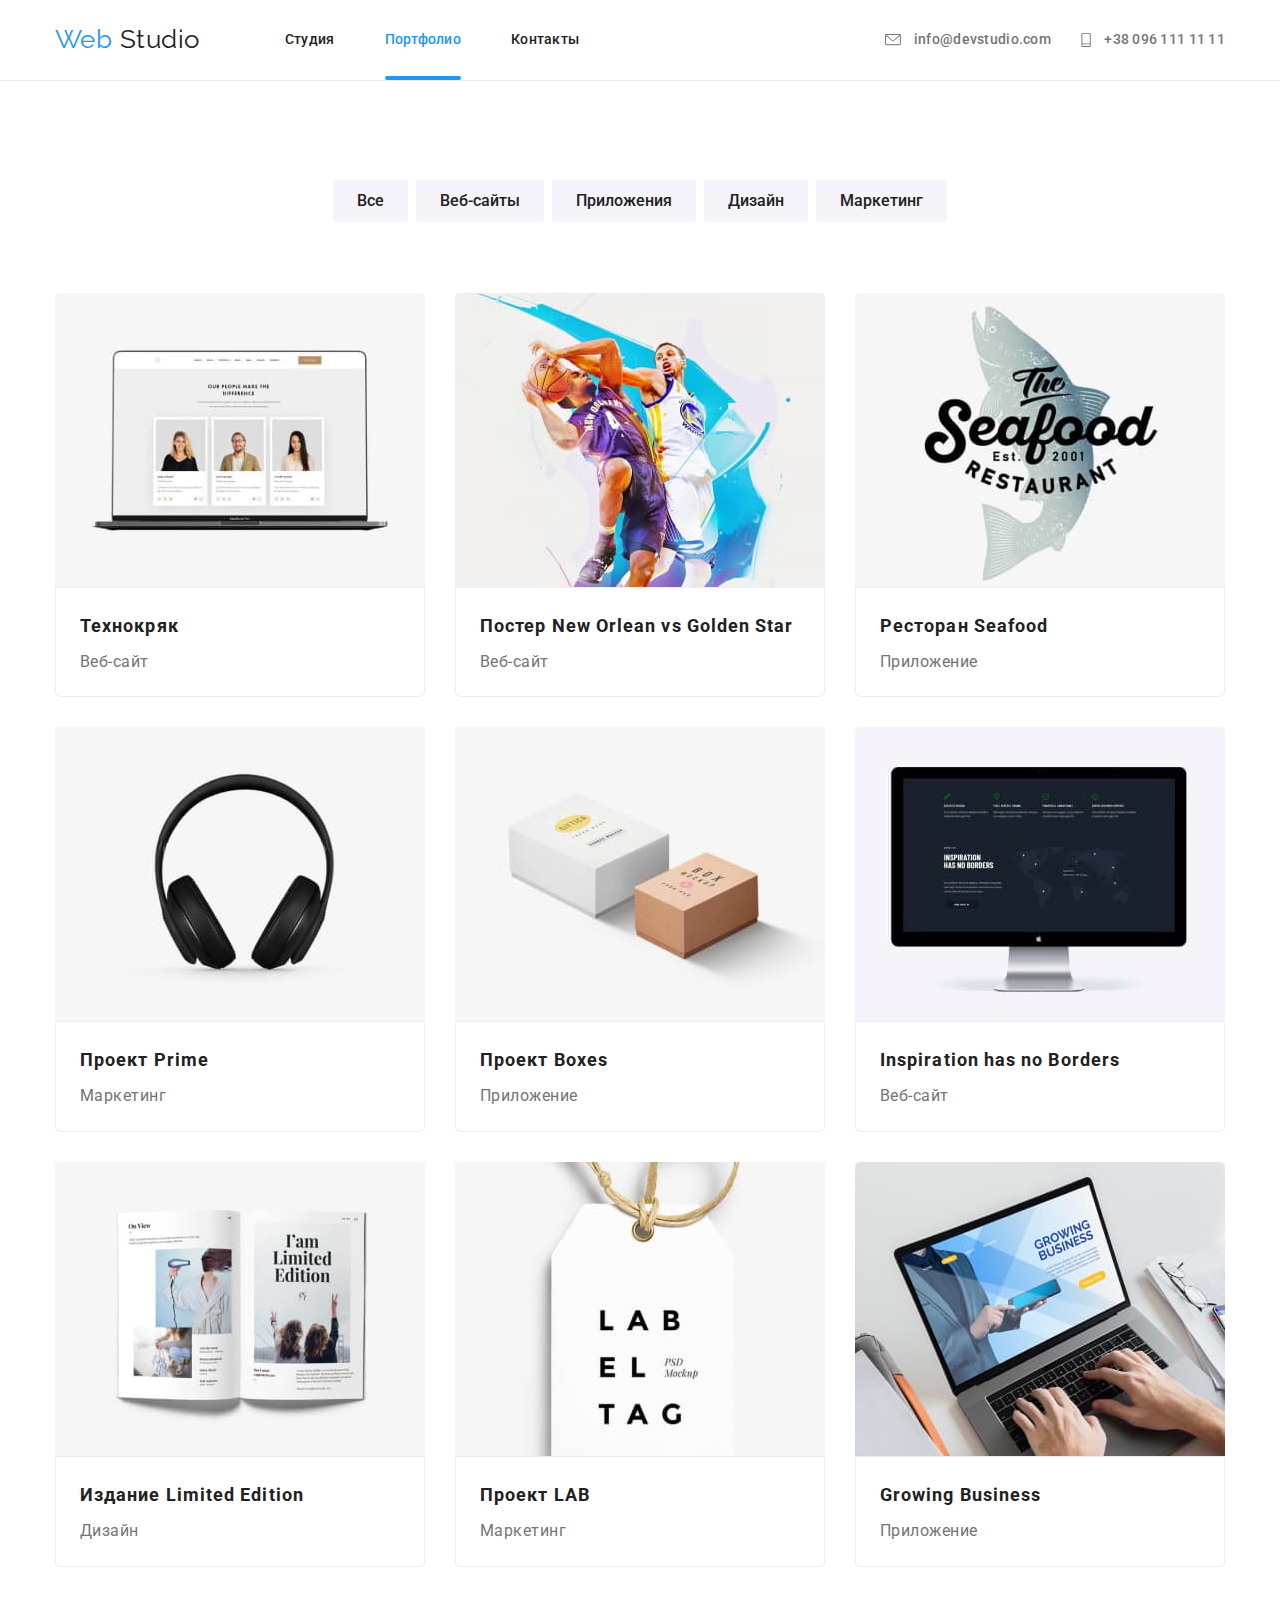
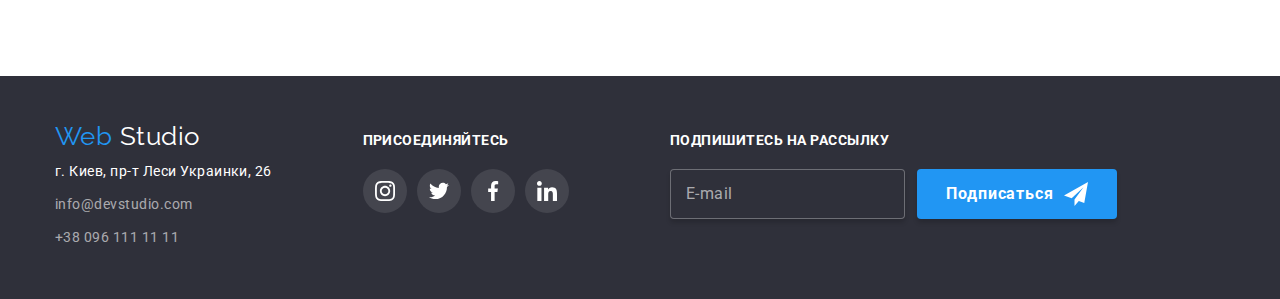
==== portfolio.html @ 7e2abc23 "ДЗ 6" ====
<!DOCTYPE html>
<html lang="ru">
  <head>
    <meta charset="UTF-8" />
    <meta name="viewport" content="width=device-width, initial-scale=1.0" />
    <title>Web Studio</title>
    <link
      href="https://fonts.googleapis.com/css2?family=Raleway:wght@700&family=Roboto:wght@400;500;700;900&display=swap"
      rel="stylesheet"
    />
    <link
      rel="stylesheet"
      href="https://cdnjs.cloudflare.com/ajax/libs/modern-normalize/0.6.0/modern-normalize.min.css"
    />
    <link rel="stylesheet" href="./css/styles.css" />
  </head>
  <body>
    <!--шапка-->
    <header class="header">
      <div class="container holder">
        <nav class="nav">
          <a href="./index.html" class="logo"
            >Web <span class="logo-part">Studio</span></a
          >
          <ul class="list-site-nav">
            <li class="item">
              <a href="./index.html" class="link">Студия</a>
            </li>
            <li class="item">
              <a href="./portfolio.html" class="link current">Портфолио</a>
            </li>
            <li class="item"><a href="#" class="link">Контакты</a></li>
          </ul>
        </nav>
        <ul class="list-info-nav">
          <li class="item">
            <a href="mailto:info@devstudio.com" class="contacts">
              <svg
                class="svg-mail-tel"
                aria-label="иконка конверт"
                width="16"
                height="12"
              >
                <use xlink:href="./img/symbol-defs1.svg#icon-com"></use>
              </svg>
              info@devstudio.com</a
            >
          </li>
          <li class="item">
            <a
              href="tel:+380961111111"
              aria-label="иконка смартфон"
              class="contacts"
            >
              <svg class="svg-mail-tel" width="10" height="14">
                <use xlink:href="./img/symbol-defs1.svg#icon-tel"></use>
              </svg>
              +38 096 111 11 11</a
            >
          </li>
        </ul>
      </div>
    </header>

    <main>
      <div class="container box">
        <h1 class="title-hidden">Портфолио</h1>
        <div class="filter-box">
          <button type="button" class="filter">Все</button>
          <button type="button" class="filter">Веб-сайты</button>
          <button type="button" class="filter">Приложения</button>
          <button type="button" class="filter">Дизайн</button>
          <button type="button" class="filter">Маркетинг</button>
        </div>
        <div class="portfolio-content">
          <ul class="list-portfolio">
            <li class="item-portfolio">
              <a href="" class="portfolio-link">
                <div class="portfolio-thumb">
                  <div class="thumb-text">
                    <p class="portfolio-text">
                      Технокряк это современная площадка распространения
                      коронавируса. Компании используют эту платформу для
                      цифрового шпионажа и атак на защищённые сервера
                      конкурентов.
                    </p>
                  </div>
                  <img
                    src="./img/img-1.jpg"
                    class="img-portfolio"
                    alt="картинка ноутбука"
                    width="370"
                  />
                </div>
                <div class="card-content">
                  <h2 class="portfolio-name">Технокряк</h2>
                  <p class="portfolio-view">Веб-сайт</p>
                </div>
              </a>
            </li>
            <li class="item-portfolio">
              <a href="" class="portfolio-link">
                <div class="portfolio-thumb">
                  <div class="thumb-text">
                    <p class="portfolio-text">
                      Технокряк это современная площадка распространения
                      коронавируса. Компании используют эту платформу для
                      цифрового шпионажа и атак на защищённые сервера
                      конкурентов.
                    </p>
                  </div>
                  <img
                    src=" ./img/img-2.jpg"
                    class="img-portfolio"
                    alt="картинка боскетбол"
                    width="370"
                  />
                </div>
                <div class="card-content">
                  <h2 class="portfolio-name">
                    Постер New Orlean vs Golden Star
                  </h2>
                  <p class="portfolio-view">Веб-сайт</p>
                </div>
              </a>
            </li>
            <li class="item-portfolio">
              <a href="" class="portfolio-link">
                <div class="portfolio-thumb">
                  <div class="thumb-text">
                    <p class="portfolio-text">
                      Технокряк это современная площадка распространения
                      коронавируса. Компании используют эту платформу для
                      цифрового шпионажа и атак на защищённые сервера
                      конкурентов.
                    </p>
                  </div>
                  <img
                    src=" ./img/img-3.jpg"
                    class="img-portfolio"
                    alt="кортинка логотип ресторана"
                    width="370"
                  />
                </div>
                <div class="card-content">
                  <h2 class="portfolio-name">Ресторан Seafood</h2>
                  <p class="portfolio-view">Приложение</p>
                </div>
              </a>
            </li>
            <li class="item-portfolio">
              <a href="" class="portfolio-link">
                <div class="portfolio-thumb">
                  <div class="thumb-text">
                    <p class="portfolio-text">
                      Технокряк это современная площадка распространения
                      коронавируса. Компании используют эту платформу для
                      цифрового шпионажа и атак на защищённые сервера
                      конкурентов.
                    </p>
                  </div>
                  <img
                    src=" ./img/img-4.jpg"
                    class="img-portfolio"
                    alt="картинка наушники"
                    width="370"
                  />
                </div>
                <div class="card-content">
                  <h2 class="portfolio-name">Проект Prime</h2>
                  <p class="portfolio-view">Маркетинг</p>
                </div>
              </a>
            </li>
            <li class="item-portfolio">
              <a href="" class="portfolio-link">
                <div class="portfolio-thumb">
                  <div class="thumb-text">
                    <p class="portfolio-text">
                      Технокряк это современная площадка распространения
                      коронавируса. Компании используют эту платформу для
                      цифрового шпионажа и атак на защищённые сервера
                      конкурентов.
                    </p>
                  </div>
                  <img
                    src=" ./img/img-5.jpg"
                    class="img-portfolio"
                    alt="картинка коробки"
                    width="370"
                  />
                </div>
                <div class="card-content">
                  <h2 class="portfolio-name">Проект Boxes</h2>
                  <p class="portfolio-view">Приложение</p>
                </div>
              </a>
            </li>
            <li class="item-portfolio">
              <a href="" class="portfolio-link">
                <div class="portfolio-thumb">
                  <div class="thumb-text">
                    <p class="portfolio-text">
                      Технокряк это современная площадка распространения
                      коронавируса. Компании используют эту платформу для
                      цифрового шпионажа и атак на защищённые сервера
                      конкурентов.
                    </p>
                  </div>
                  <img
                    src=" ./img/img3.jpg"
                    class="img-portfolio"
                    alt="картинка с манитором компьютера"
                    width="370"
                  />
                </div>
                <div class="card-content">
                  <h2 class="portfolio-name">Inspiration has no Borders</h2>
                  <p class="portfolio-view">Веб-сайт</p>
                </div>
              </a>
            </li>
            <li class="item-portfolio">
              <a href="" class="portfolio-link">
                <div class="portfolio-thumb">
                  <div class="thumb-text">
                    <p class="portfolio-text">
                      Технокряк это современная площадка распространения
                      коронавируса. Компании используют эту платформу для
                      цифрового шпионажа и атак на защищённые сервера
                      конкурентов.
                    </p>
                  </div>
                  <img
                    src=" ./img/img-6.jpg"
                    class="img-portfolio"
                    alt="картинка книга"
                    width="370"
                  />
                </div>
                <div class="card-content">
                  <h2 class="portfolio-name">Издание Limited Edition</h2>
                  <p class="portfolio-view">Дизайн</p>
                </div>
              </a>
            </li>
            <li class="item-portfolio">
              <a href="" class="portfolio-link">
                <div class="portfolio-thumb">
                  <div class="thumb-text">
                    <p class="portfolio-text">
                      Технокряк это современная площадка распространения
                      коронавируса. Компании используют эту платформу для
                      цифрового шпионажа и атак на защищённые сервера
                      конкурентов.
                    </p>
                  </div>
                  <img
                    src=" ./img/img-7.jpg"
                    class="img-portfolio"
                    alt="картинка логотип"
                    width="370"
                  />
                </div>
                <div class="card-content">
                  <h2 class="portfolio-name">Проект LAB</h2>
                  <p class="portfolio-view">Маркетинг</p>
                </div>
              </a>
            </li>
            <li class="item-portfolio">
              <a href="" class="portfolio-link">
                <div class="portfolio-thumb">
                  <div class="thumb-text">
                    <p class="portfolio-text">
                      Технокряк это современная площадка распространения
                      коронавируса. Компании используют эту платформу для
                      цифрового шпионажа и атак на защищённые сервера
                      конкурентов.
                    </p>
                  </div>
                  <img
                    src=" ./img/img1.jpg"
                    class="img-portfolio"
                    alt="Картинка с ноутбуком"
                    width="370"
                  />
                </div>
                <div class="card-content">
                  <h2 class="portfolio-name">Growing Business</h2>
                  <p class="portfolio-view">Приложение</p>
                </div>
              </a>
            </li>
          </ul>
        </div>
      </div>
    </main>
    <!--подвал-->
    <footer class="footer">
      <div class="container bottom">
        <div class="logo-address">
          <a href="./index.html" class="logo"
            >Web <span class="logo-part">Studio</span></a
          >
          <address class="address">
            <ul>
              <li class="address-text">г. Киев, пр-т Леси Украинки, 26</li>
              <li>
                <a href="mailto:info@devstudio.com" class="contacts mail"
                  >info@devstudio.com</a
                >
              </li>
              <li>
                <a href="tel:+380961111111" class="contacts"
                  >+38 096 111 11 11</a
                >
              </li>
            </ul>
          </address>
        </div>

        <div class="join-in">
          <b class="call-link">присоединяйтесь</b>
          <ul class="list-socials position">
            <li class="item">
              <a
                href="#"
                class="link-socials background"
                aria-label="ссылка на Instagram"
              >
                <svg class="svg-socials fill">
                  <use href="./img/symbol-defs1.svg#icon-instagram"></use>
                </svg>
              </a>
            </li>
            <li class="item">
              <a
                href="#"
                class="link-socials background"
                aria-label="ссылка на Twitter"
              >
                <svg class="svg-socials fill">
                  <use href="./img/symbol-defs1.svg#icon-twitter"></use>
                </svg>
              </a>
            </li>
            <li class="item">
              <a
                href="#"
                class="link-socials background"
                aria-label="ссылка на Facebook"
              >
                <svg class="svg-socials fill">
                  <use href="./img/symbol-defs1.svg#icon-facebook"></use>
                </svg>
              </a>
            </li>
            <li class="item">
              <a
                href="#"
                class="link-socials background"
                aria-label="ссылка на LinkendIn"
              >
                <svg class="svg-socials fill">
                  <use href="./img/symbol-defs1.svg#icon-linkedin"></use>
                </svg>
              </a>
            </li>
          </ul>
        </div>
        <div class="call">
          <b class="call-link">Подпишитесь на рассылку</b>
          <form class="call-form">
            <label for="mail" class="call-label">
              <input
                type="email"
                name="mail"
                id="mail"
                class="call-input"
                placeholder="E-mail"
              />
            </label>

            <button type="submit" class="button subscribe">
              Подписаться
              <svg class="svg-subscribe">
                <use href="./img/symbol-defs1.svg#icon-icon-send"></use>
              </svg>
            </button>
          </form>
        </div>
      </div>
    </footer>
  </body>
</html>
---- css/styles.css ----
:root {
  --main-text-color: #212121;
  --white-text-color: #ffffff;
  --accent-focus-color: #2196f3;
}

body {
  color: #757575;
  font-family: roboto, sans-serif;
  letter-spacing: 0.03em;
}

ul {
  list-style: none;
  margin: 0;
  padding: 0;
}

.header {
  background: var(--white-text-color);

  border-bottom: 1px solid #ececec;
}

.container {
  margin-left: auto;
  margin-right: auto;
  width: 1200px;
  padding-left: 15px;
  padding-right: 15px;
  /* outline: 2px solid black; */
}

/* logo*/

.logo {
  color: var(--accent-focus-color);
  font-family: Raleway, cursive;
  font-size: 26px;
  line-height: 1.2;
  text-decoration: none;
}

.logo-part {
  color: var(--main-text-color);
}

/* навигация по сайту */
.holder {
  display: flex;
  align-items: center;
}

.nav {
  display: flex;
  align-items: center;
}

.list-site-nav {
  display: flex;
  margin-left: 85px;
}

.list-site-nav .item + .item {
  margin-left: 50px;
}

.list-site-nav .link {
  display: block;
  padding-top: 32px;
  padding-bottom: 32px;
  color: var(--main-text-color);
  font-weight: 500;
  font-size: 14px;
  line-height: 1.14;
  letter-spacing: 0.02em;
  text-decoration: none;
  position: relative;
  transition: color 250ms cubic-bezier(0.4, 0, 0.2, 1);
}

.list-site-nav .link:hover,
.list-site-nav .link:focus {
  color: var(--accent-focus-color);
}

.list-site-nav .link.current {
  color: var(--accent-focus-color);
}

.link.current::after {
  width: 100%;
  height: 4px;
  background: var(--accent-focus-color);
  border-radius: 2px;
  content: '';
  position: absolute;
  bottom: 0;
  left: 0;
}

/* mail tel */

.list-info-nav {
  display: flex;
  margin-left: auto;
}

.list-info-nav .item + .item {
  margin-left: 30px;
}

.list-info-nav .contacts {
  padding-top: 32px;
  padding-bottom: 32px;
  color: #757575;
  font-weight: 500;
  font-size: 14px;
  line-height: 1.4;
  letter-spacing: 0.02em;
  text-decoration: none;
  transition: color 250ms cubic-bezier(0.4, 0, 0.2, 1);
}

.list-info-nav .contacts:hover,
.list-info-nav .contacts:focus {
  color: var(--accent-focus-color);
}

.svg-mail-tel {
  margin-right: 10px;
  fill: currentColor;
  vertical-align: middle;
}

/* section hero */

.hero {
  text-align: center;
  display: flex;
  justify-content: center;
  max-width: 1600px;
  height: 600px;
  background-color: #757575;
  margin-left: auto;
  margin-right: auto;
  background-image: linear-gradient(
      to right,
      rgba(47, 48, 58, 0.8),
      rgba(47, 48, 58, 0.8)
    ),
    url(../img/header-img.jpg);
  background-size: cover;
  background-position: center;
  background-repeat: no-repeat;
}

.hero-holder {
  display: block;
  max-width: 620px;
  margin: auto;
}

.hero-title {
  color: var(--white-text-color);
  font-weight: 900;
  font-size: 44px;
  line-height: 1.36;
  letter-spacing: 0.06em;
  text-transform: uppercase;
  margin-top: 0;
  margin-bottom: 30px;
}

.button {
  height: 50px;
  width: 200px;
  color: var(--white-text-color);
  background-color: var(--accent-focus-color);
  font-weight: 700;
  font-size: 16px;
  line-height: 1.87;
  letter-spacing: 0.06em;
  box-shadow: 0px 4px 4px rgba(0, 0, 0, 0.15);
  border: 4px solid transparent;
  border-radius: 4px;
  cursor: pointer;
  transition: 250ms cubic-bezier(0.4, 0, 0.2, 1);
}

.button:hover,
.button:focus {
  background-color: var(--white-text-color);
  color: var(--accent-focus-color);
}

/* section список преимуществ */

.advantages {
  padding-top: 94px;
  padding-bottom: 0;
}

.title-hidden {
  display: none;
}

.list-features {
  display: flex;
}

.list-features .frame {
  height: 120px;
  background-color: #f5f4fa;
  display: flex;
  align-items: center;
  justify-content: center;
}

.features-img {
  display: block;
}

.list-features .item {
  width: calc((100% - 30px * 3) / 4);
}

.list-features .item + .item {
  margin-left: 30px;
}

.list-features .title {
  color: var(--main-text-color);
  font-weight: 700;
  font-size: 14px;
  line-height: 1.14;
  text-transform: uppercase;
  margin-top: 30px;
  margin-bottom: 10px;
}

.list-features .text {
  font-size: 14px;
  line-height: 1.7;
  margin-top: 0;
  margin-bottom: 0;
}

/* section чем мы занимаемся */

.section {
  padding-top: 94px;
  padding-bottom: 94px;
}

.section.team {
  background: #f5f4fa;
}

.section-title {
  color: var(--main-text-color);
  font-weight: 700;
  font-size: 36px;
  line-height: 1.16;
  text-align: center;
  margin-top: 0;
  margin-bottom: 50px;
}

.section .text {
  padding-top: 27px;
  padding-bottom: 27px;
  margin-top: 0;
  margin-bottom: 0;
  color: var(--white-text-color);
  background-color: rgba(47, 48, 58, 0.8);
  font-weight: 700;
  font-size: 14px;
  line-height: 1.14;
  text-align: center;
  text-transform: uppercase;
  position: absolute;
  bottom: 0;
  width: 100%;
}

.section .list {
  display: flex;
}

.section .item + .item {
  margin-left: 30px;
}

.section .item {
  width: calc((100% - 30px * 2) / 3);
  position: relative;
}

.img-picture {
  display: block;
  max-width: 100%;
  height: auto;
}

.list-team {
  display: flex;
}

/*section команда*/

.item-team {
  width: calc((100% - 30px * 3) / 4);
  background-color: var(--white-text-color);

  box-shadow: 0px 2px 1px rgba(0, 0, 0, 0.2), 0px 1px 1px rgba(0, 0, 0, 0.14),
    0px 1px 3px rgba(0, 0, 0, 0.12);
  border-radius: 0px 0px 4px 4px;
}

.team .item-team + .item-team {
  margin-left: 30px;
}

.foto {
  display: block;
  max-width: 100%;
  height: auto;
}

.wrap-team {
  padding: 30px 32px 24px 32px;
}

.title-name {
  margin-top: 0;
  margin-bottom: 10px;
  color: var(--main-text-color);
  font-weight: 500;
  font-size: 16px;
  line-height: 1.2;
  text-align: center;
}

.text-post {
  margin-top: 0;
  margin-bottom: 16px;
  font-size: 16px;
  line-height: 1.2;
  text-align: center;
}

.list-socials {
  display: flex;
  justify-content: center;
}

.list-socials .link-socials {
  display: flex;
  align-items: center;
  justify-content: center;
  width: 44px;
  height: 44px;
  border-radius: 50px;
  transition: background-color 250ms cubic-bezier(0.4, 0, 0.2, 1);
}

/* соцсети футера */
.list-socials .link-socials.background {
  background-color: rgba(255, 255, 255, 0.1);
}
.svg-socials.fill {
  fill: var(--white-text-color);
}
/**/

.list-socials .link-socials:hover,
.list-socials .link-socials:focus {
  background-color: #2196f3;
}
.link-socials:hover .svg-socials,
.link-socials:focus .svg-socials {
  fill: var(--white-text-color);
}

.svg-socials {
  width: 20px;
  height: 20px;
  fill: #afb1b8;
  transition: fill 250ms cubic-bezier(0.4, 0, 0.2, 1);
}

.list-socials .item + .item {
  margin-left: 10px;
}

/* section клиенты */

.list-client {
  display: flex;
}

.section .item-client + .item-client {
  margin-left: 30px;
}

.item-client {
  width: calc((100% - 30px * 5) / 6);
}

.link-logo-company {
  border: 1px solid #afb1b8;
  border-radius: 4px;
  width: 170px;
  height: 90px;
  display: flex;
  align-items: center;
  justify-content: center;
  transition: border 250ms cubic-bezier(0.4, 0, 0.2, 1);
}

.link-logo-company .svg-logo {
  fill: #afb1b8;
  transition: fill 250ms cubic-bezier(0.4, 0, 0.2, 1);
}

.item-client .link-logo-company:hover,
.item-client .link-logo-company:focus {
  border: 1px solid var(--accent-focus-color);
}

.link-logo-company:hover .svg-logo,
.link-logo-company:focus .svg-logo {
  fill: var(--accent-focus-color);
}

/* футер */

.footer {
  background-color: #2f303a;
}

.container.bottom {
  display: flex;
  align-items: baseline;
  padding-top: 45px;
  padding-bottom: 50px;
}

.logo-address .logo-part {
  color: var(--white-text-color);
}

.logo-address {
  margin-right: 30px;
  width: calc((100% - 30px * 2) / 4);
}

.logo-address .logo {
  display: block;
  margin-top: 0;
  margin-bottom: 8px;
}

.address {
  display: flex;
  flex-direction: column;
  font-size: 14px;
  line-height: 1.7;
  font-style: normal;
}

.address .address-text {
  color: var(--white-text-color);
  margin-top: 0;
  margin-bottom: 9px;
}

.address .contacts.mail {
  display: block;
  margin-top: 0;
  margin-bottom: 9px;
}

.address .contacts {
  color: rgba(255, 255, 255, 0.6);
  text-decoration: none;
  transition: color 250ms cubic-bezier(0.4, 0, 0.2, 1);
}

.address .contacts:hover,
.address .contacts:focus {
  color: var(--accent-focus-color);
}

.join-in {
  margin-right: 30px;
  width: calc((100% - 30px * 2) / 4);
}

.list-socials.position {
  justify-content: flex-start;
}

.container.bottom .call {
  /* margin-left: auto; */
  width: calc((100% - 30px * 2) / 2);
}

.call-link {
  display: block;
  margin-bottom: 20px;
  color: var(--white-text-color);
  font-weight: 700;
  font-size: 14px;
  line-height: 1.14;
  text-transform: uppercase;
}

.call-form {
  display: flex;
}

.call-input {
  border: 1px solid rgba(255, 255, 255, 0.3);
  box-shadow: 0px 4px 4px rgba(0, 0, 0, 0.15);
  border-radius: 4px;
  background-color: #2f303a;
  padding: 15px;
  max-width: 359px;
  margin-right: 12px;
  color: var(--white-text-color);
}

.call-input::placeholder {
  font-size: 16px;
  line-height: 1.25;
  letter-spacing: 0.03em;
  color: rgba(255, 255, 255, 0.6);
  font-family: roboto, sans-serif;
}

.button.subscribe {
  display: flex;
  align-items: center;
  justify-content: center;
}

.svg-subscribe {
  width: 24px;
  height: 24px;
  margin-left: 10px;
  fill: currentColor;
}

/* портфолио */

.container.box {
  padding-top: 99px;
  padding-bottom: 94px;
}

.filter-box {
  display: flex;
  justify-content: center;
  margin-bottom: 56px;
}

.filter-box .filter + .filter {
  margin-left: 8px;
}

.filter {
  padding: 6px 22px;
  color: var(--main-text-color);
  background-color: #f5f4fa;
  font-weight: 500;
  font-size: 16px;
  line-height: 1.6;
  text-align: center;
  border-radius: 4px;
  border-color: transparent;
  transition: 250ms cubic-bezier(0.4, 0, 0.2, 1);
}

.filter:hover,
.filter:focus {
  background-color: var(--accent-focus-color);
  color: var(--white-text-color);
  box-shadow: 0px 2px 2px rgba(0, 0, 0, 0.12), 0px 1px 2px rgba(0, 0, 0, 0.08),
    0px 3px 1px rgba(0, 0, 0, 0.1);
}

.portfolio-content {
  padding: 15px 0;
}

.list-portfolio {
  display: flex;
  flex-wrap: wrap;
  margin: -15px;
}

.item-portfolio {
  margin: 15px;
  width: calc((100% - 90px) / 3);
  transition: box-shadow 250ms cubic-bezier(0.4, 0, 0.2, 1);
}

.item-portfolio:hover,
.item-portfolio:focus {
  box-shadow: 1px 4px 6px rgba(0, 0, 0, 0.16), 0px 4px 4px rgba(0, 0, 0, 0.06),
    0px 1px 1px rgba(0, 0, 0, 0.12);
}

.portfolio-link {
  display: block;
  text-decoration: none;
}

.portfolio-thumb {
  position: relative;
  overflow: hidden;
}

.thumb-text {
  position: absolute;
  top: 0;
  left: 0;
  width: 100%;
  height: 100%;
  background-color: rgba(33, 150, 243, 0.9);
  transform: translateY(100%);
  transition: transform 250ms cubic-bezier(0.4, 0, 0.2, 1);
  padding: 50px 24px;
}

.item-portfolio:hover .thumb-text {
  transform: translateY(0);
}

.portfolio-text {
  color: var(--white-text-color);
  font-size: 18px;
  line-height: 1.5;
}

.img-portfolio {
  display: block;
  max-width: 100%;
  height: auto;
  border-top-left-radius: 5px;
  border-top-right-radius: 5px;
}

.portfolio-name {
  margin-top: 0;
  margin-bottom: 4px;
  color: var(--main-text-color);
  font-weight: 700;
  font-size: 18px;
  line-height: 2;
  letter-spacing: 0.06em;
}

.portfolio-view {
  margin-top: 0;
  margin-bottom: 0;
  color: #757575;
  font-size: 16px;
  line-height: 1.8;
}

.card-content {
  background: var(--white-text-color);
  border: 1px solid #eeeeee;
  box-sizing: border-box;
  padding: 20px 24px;
  border-bottom-right-radius: 5px;
  border-bottom-left-radius: 5px;
}

/**/

.backdrop {
  position: fixed;
  top: 0;
  left: 0;
  width: 100%;
  height: 100%;
  background-color: rgba(0, 0, 0, 0.2);

  opacity: 1;
  transition: opacity 250ms cubic-bezier(0.4, 0, 0.2, 1);
}

.backdrop.is-hidden {
  opacity: 0;
  pointer-events: none;
}

.modal {
  position: absolute;
  top: 50%;
  left: 50%;
  transform: translate(-50%, -50%);
  max-width: 528px;
  max-height: 581px;
  background-color: var(--white-text-color);
  padding: 40px;
  box-shadow: 0px 2px 1px rgba(0, 0, 0, 0.2), 0px 1px 1px rgba(0, 0, 0, 0.14),
    0px 1px 3px rgba(0, 0, 0, 0.12);
  border-radius: 4px;
}

.field-close {
  position: relative;
}

.btn-close {
  position: absolute;
  top: 0;
  right: 0;
  transform: translateY(-30px) translateX(30px);
  width: 30px;
  height: 30px;
  border-radius: 50px;
  background-color: var(--white-text-color);
  border: 1px solid rgba(0, 0, 0, 0.1);
  cursor: pointer;
  outline-style: none;
}

.btn-close:hover .svg-close,
.btn-close:focus .svg-close {
  fill: var(--accent-focus-color);
}

.modal-title {
  display: block;
  font-weight: 700;
  font-size: 20px;
  line-height: 1.15;
  text-align: center;
  color: var(--main-text-color);
  /* margin-top: 0; */
  margin-bottom: 30px;
}

.modal-form {
  /* max-width: 528px; */
  margin-left: auto;
  margin-right: auto;
}

.field-form {
  display: block;
  position: relative;
  margin-bottom: 28px;
}

.label-form {
  position: absolute;
  top: 50%;
  left: 42px;
  transform: translateY(-50%);
  font-size: 14px;
  line-height: 1.14;
  letter-spacing: 0.01em;
  transition: 250ms cubic-bezier(0.4, 0, 0.2, 1);
}

.link-agreement {
  color: var(--accent-focus-color);
  margin-left: 4px;
}

.field-form:focus-within > .svg-name,
.field-form:hover > .svg-name {
  fill: var(--accent-focus-color);
}

.field-form:focus-within > .label-form,
.input-form:not(:placeholder-shown) + .label-form {
  transform: translateY(-40px) translateX(-23px);
  color: var(--accent-focus-color);
  font-size: 12px;
  line-height: 1.16;
}

.input-form:hover,
.input-form:focus {
  border-color: var(--accent-focus-color);
  outline-color: var(--accent-focus-color);
}

.field-form:hover > .label-form {
  transform: translateY(-40px) translateX(-23px);
  color: var(--accent-focus-color);
  font-size: 12px;
  line-height: 1.16;
}

.field-form:hover > .label-comment,
.input-form:not(:placeholder-shown) + .label-comment {
  transform: translateY(-30px);
  color: var(--accent-focus-color);
  font-size: 12px;
  line-height: 1.16;
}

.svg-name {
  position: absolute;
  top: 50%;
  left: 19px;
  transform: translateY(-50%);
  transition: fill 250ms cubic-bezier(0.4, 0, 0.2, 1);
}

.input-form {
  margin: 0;
  width: 100%;
  padding: 12px 42px;
  border: 1px solid rgba(33, 33, 33, 0.2);
  border-radius: 4px;
  cursor: pointer;
}

.input-form.textarea {
  padding: 12px 16px;
  max-height: 120px;
  resize: none;
}

.label-comment {
  position: absolute;
  top: 12px;
  left: 16px;
  transform: translateY(0);
  font-size: 14px;
  line-height: 1.14;
  letter-spacing: 0.01em;
  transition: 250ms cubic-bezier(0.4, 0, 0.2, 1);
}

.input-checkbox {
  position: absolute;
  width: 1px;
  height: 1px;
  margin: -1px;
  border: 0;
  padding: 0;
  clip: rect(0 0 0 0);
  overflow: hidden;
}

.label-checkbox {
  display: flex;
  align-items: center;
  justify-content: center;
  font-size: 14px;
  line-height: 1.7;
  cursor: pointer;
  margin-bottom: 30px;
}

.field-form.comment {
  margin-bottom: 20px;
}

.icon-checkbox {
  content: '';
  width: 15px;
  height: 15px;
  border: 2px solid var(--main-text-color);
  border-radius: 2px;
  margin-right: 8px;
  transition: 250ms cubic-bezier(0.4, 0, 0.2, 1);
}

.input-checkbox:checked + .icon-checkbox {
  border-color: var(--accent-focus-color);
  background-color: var(--accent-focus-color);
  background-image: url('../img/icon-check.svg');
  background-size: contain;
  background-origin: border-box;
}

.field-send {
  display: flex;
  justify-content: center;
}
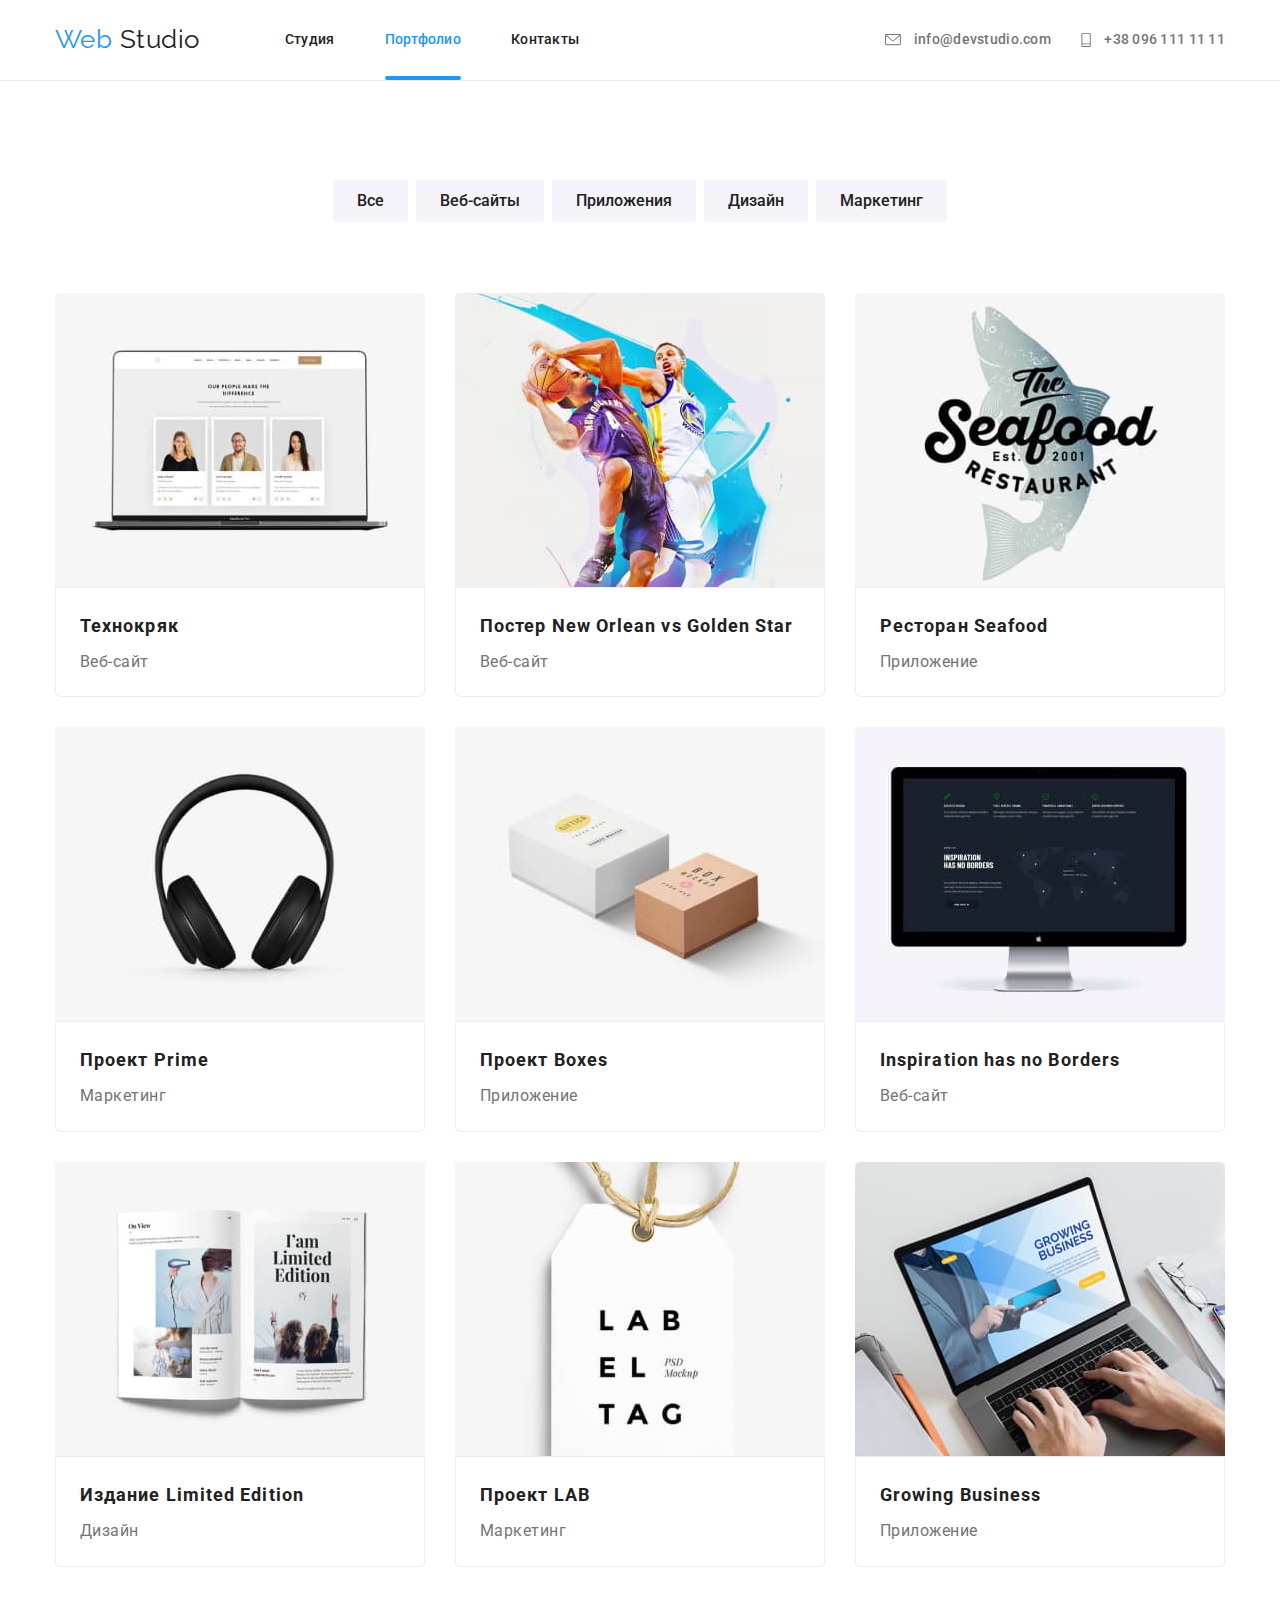
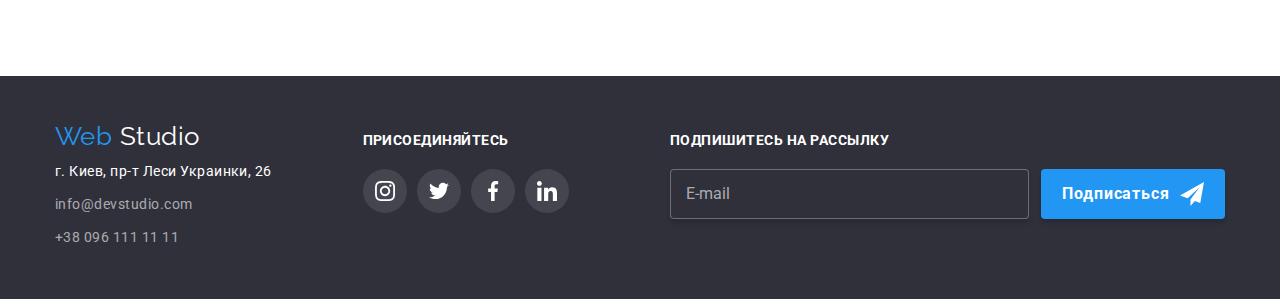
==== commit 6ec9c6d4: "ДЗ 6-1" ====
--- a/portfolio.html
+++ b/portfolio.html
@@ -372,15 +372,12 @@
         <div class="call">
           <b class="call-link">Подпишитесь на рассылку</b>
           <form class="call-form">
-            <label for="mail" class="call-label">
-              <input
-                type="email"
-                name="mail"
-                id="mail"
-                class="call-input"
-                placeholder="E-mail"
-              />
-            </label>
+            <input
+              type="email"
+              name="mail"
+              class="call-input"
+              placeholder="E-mail"
+            />
 
             <button type="submit" class="button subscribe">
               Подписаться
--- a/css/styles.css
+++ b/css/styles.css
@@ -527,17 +527,19 @@
   border-radius: 4px;
   background-color: #2f303a;
   padding: 15px;
-  max-width: 359px;
+  min-width: 359px;
   margin-right: 12px;
   color: var(--white-text-color);
+  outline-color: var(--accent-focus-color);
+  cursor: pointer;
 }
 
 .call-input::placeholder {
-  font-size: 16px;
+  /* font-size: 16px;
   line-height: 1.25;
-  letter-spacing: 0.03em;
+  letter-spacing: 0.03em; */
   color: rgba(255, 255, 255, 0.6);
-  font-family: roboto, sans-serif;
+  /* font-family: roboto, sans-serif; */
 }
 
 .button.subscribe {
@@ -581,6 +583,7 @@
   border-radius: 4px;
   border-color: transparent;
   transition: 250ms cubic-bezier(0.4, 0, 0.2, 1);
+  cursor: pointer;
 }
 
 .filter:hover,
@@ -775,6 +778,10 @@
   margin-left: 4px;
 }
 
+.input-form:invalid {
+  border-color: red;
+}
+
 .field-form:focus-within > .svg-name,
 .field-form:hover > .svg-name {
   fill: var(--accent-focus-color);
